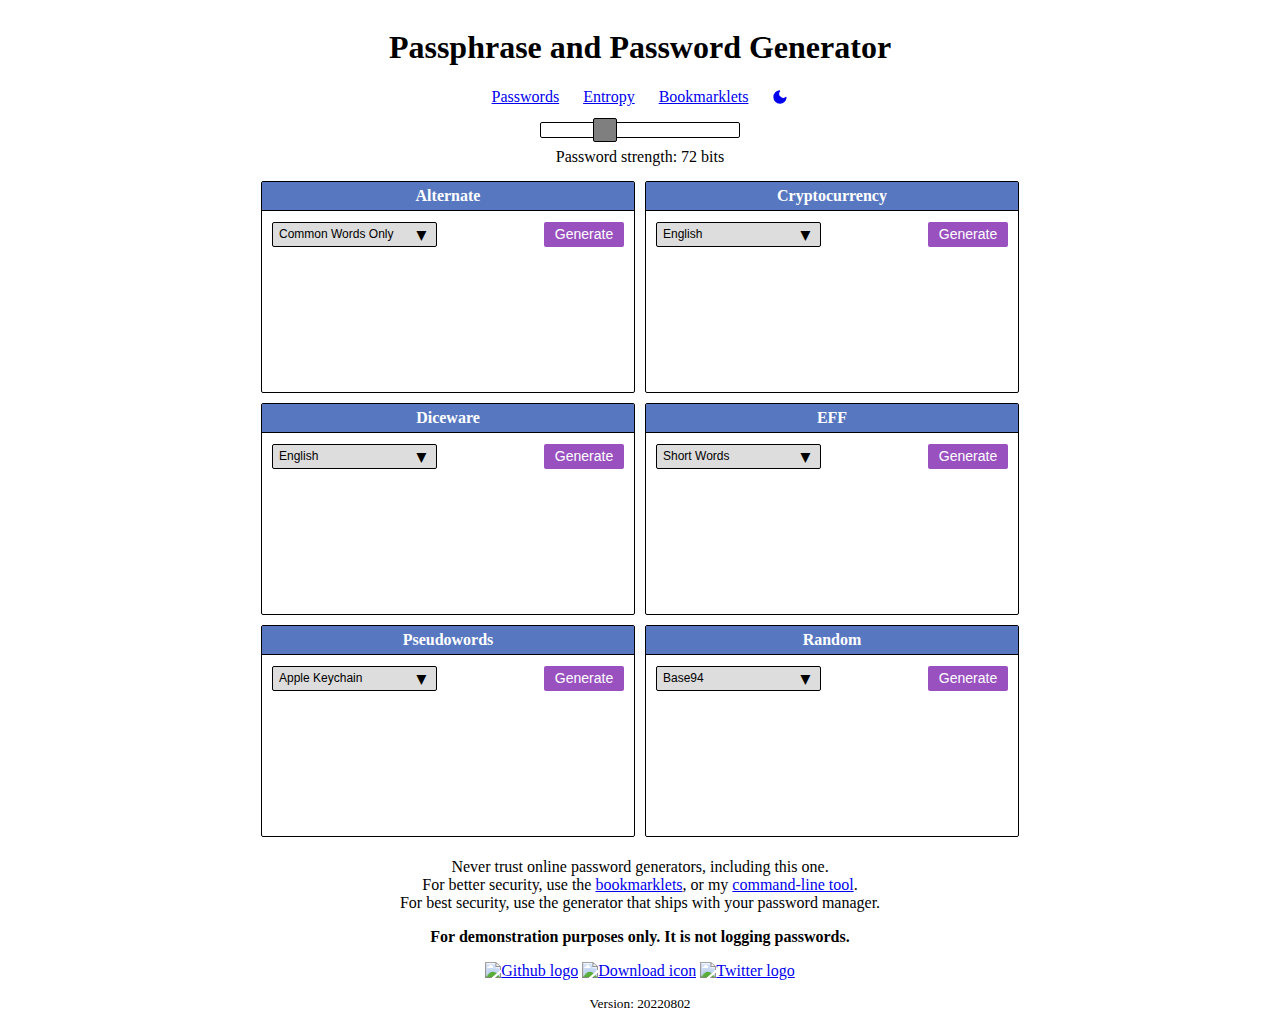
==== index.html @ 8fc6183e "add acronym passphrase support" ====
<!doctype html>
<html lang='en'>
  <head>
    <link rel='shortcut icon' href='favicon.ico'>
    <link rel='stylesheet' href='assets/style.css'>
    <meta name='viewport' content='width=device-width, initial-scale=1.0' />
    <meta name='color-scheme' content='dark light'>
    <meta http-equiv='Content-Type' content='text/html; charset=utf-8' />
    <title>Passphrase and Password Generator</title>
  </head>
  <body>
    <div id='container'>
      <div id='header'>
        <h1>Passphrase and Password Generator</h1>
        <ul id='navigation'>
          <li><a href='index.html'>Passwords</a></li>
          <li><a href='entropy.html'>Entropy</a></li>
          <li><a href='bookmarklets.html'>Bookmarklets</a></li>
          <li>
            <a href='#' onclick='toggleTheme(); loadPasses();' id='theme_switcher' title='Change theme'>
              <svg xmlns='http://www.w3.org/2000/svg' width='16' height='16' viewBox='0 0 24 24' fill='currentColor' stroke='currentColor' stroke-width='2' stroke-linecap='round' stroke-linejoin='round' class='feather feather-moon'>
                <path d='M21 12.79A9 9 0 1 1 11.21 3 7 7 0 0 0 21 12.79z'></path>
              </svg>
            </a>
          </li>
        </ul>
        <div id='password-strength'>
          <input id='input' type='range' min='48' max='128' step='8' value='72' oninput='updateSlider(parseInt(value)); loadPasses();'>
          <span>Password strength: </span>
          <output id='output' for=value>72</output>
          <span> bits</span>
        </div>
      </div>
      <div id='content'>
        <div id='alt-default' class='cell'>
          <p class='cell-title'><strong>Alternate</strong></p>
          <div class='optional'>
            <select id='alt-options'>
              <optgroup label='English'>
                <option>Acronyms</option>
                <option selected='selected'>Common Words Only</option>
                <option>Every Word List</option>
                <option disabled>――――――――――</option>
                <option>Colors</option>
                <option>Deseret Alphabet</option>
                <option>PGP</option>
                <option>Pokerware</option>
                <option>RockYou</option>
                <option>Shavian Alphabet</option>
                <option>Simpsons</option>
                <option>S/KEY</option>
                <option>Trump</option>
                <option>Wordle</option>
              </optgroup>
              <optgroup label='Non-English'>
                <option>Afrikaans</option>
                <option>Belarusian</option>
                <option>Croatian</option>
                <option>Elvish</option>
                <option>Klingon</option>
                <option>Mongolian</option>
                <option>Serbian</option>
                <option>Ukranian</option>
              </optgroup>
            </select>
          </div>
          <button class='pass-button' value='Generate' onclick='generatePassphrase("alternate");'>Generate</button>
          <div id='alt-pass' class='password'></div>
          <div class='use-entropy'>
            <input type='checkbox' id='alt-entropy-check' name='entropy-check' value='alt-ntropy'>
            <label for='alt-entropy-check'> Add entropy?</label>
            <span></span> samples left.
          </div>
          <div class='stats length'>
            <span id='alt-entropy'></span>
            <span id='alt-length'></span>
          </div>
          <div class='checksum'><span id='alt-check'></span></div>
        </div>
        <div id='btc-default' class='cell'>
          <p class='cell-title'><strong>Cryptocurrency</strong></p>
          <div class='optional'>
            <select id='cryptocurrency-options'>
              <optgroup label='Bitcoin'>
                <option>Chinese (Simp)</option>
                <option>Chinese (Trad)</option>
                <option>Czech</option>
                <option selected='selected'>English</option>
                <option>French</option>
                <option>Italian</option>
                <option>Japanese</option>
                <option>Korean</option>
                <option>Portuguese</option>
                <option>Spanish</option>
              </optgroup>
              <optgroup label='Monero'>
                <option>Chinese</option>
                <option>Dutch</option>
                <option>English</option>
                <option>Esperanto</option>
                <option>French</option>
                <option>German</option>
                <option>Italian</option>
                <option>Japanese</option>
                <option>Lojban</option>
                <option>Portuguese</option>
                <option>Russian</option>
                <option>Spanish</option>
              </optgroup>
            </select>
          </div>
          <button class='pass-button' value='Generate' onclick='generatePassphrase("cryptocurrency");'>Generate</button>
          <div id='btc-pass' class='password'></div>
          <div class='use-entropy'>
            <input type='checkbox' id='btc-entropy-check' name='entropy-check' value='btc-entropy'>
            <label for='btc-entropy-check'> Add entropy?</label>
            <span></span> samples left.
          </div>
          <div class='stats length'>
            <span id='btc-entropy'></span>
            <span id='btc-length'></span>
          </div>
          <div class='checksum'><span id='btc-check'></span></div>
        </div>
        <div id='diceware-default' class='cell'>
          <p class='cell-title'><strong>Diceware</strong></p>
          <div class='optional'>
            <select id='diceware-options'>
              <option>Basque</option>
              <option>Bulgarian</option>
              <option>Catalan</option>
              <option>Chinese</option>
              <option>Czech</option>
              <option>Danish</option>
              <option>Dutch</option>
              <option selected='selected'>English</option>
              <option>English (Beale)</option>
              <option>English (NLP)</option>
              <option>Esperanto</option>
              <option>Estonian</option>
              <option>Finnish</option>
              <option>French</option>
              <option>German</option>
              <option>Greek</option>
              <option>Hebrew</option>
              <option>Hungarian</option>
              <option>Italian</option>
              <option>Japanese</option>
              <option>Latin</option>
              <option>Maori</option>
              <option>Norwegian</option>
              <option>Polish</option>
              <option>Portuguese</option>
              <option>Romanian</option>
              <option>Russian</option>
              <option>Slovak</option>
              <option>Slovenian</option>
              <option>Spanish</option>
              <option>Swedish</option>
              <option>Turkish</option>
            </select>
          </div>
          <button class='pass-button' value='Generate' onclick='generatePassphrase("diceware");'>Generate</button>
          <div id='diceware-pass' class='password'></div>
          <div class='use-entropy'>
            <input type='checkbox' id='diceware-entropy-check' name='entropy-check' value='diceware-entropy'>
            <label for='diceware-entropy-check'> Add entropy?</label>
            <span></span> samples left.
          </div>
          <div class='stats length'>
            <span id='diceware-entropy'></span>
            <span id='diceware-length'></span>
          </div>
          <div class='checksum'><span id='diceware-check'></span></div>
        </div>
        <div id='eff-default' class='cell'>
          <p class='cell-title'><strong>EFF</strong></p>
          <div class='optional'>
            <select id='eff-options'>
              <optgroup label='Official'>
                <option>Distant Words</option>
                <option>Long Words</option>
                <option selected='selected'>Short Words</option>
              </optgroup>
              <optgroup label='Unofficial'>
                <option>Game of Thrones</option>
                <option>Harry Potter</option>
                <option>Star Trek</option>
                <option>Star Wars</option>
            </select>
          </div>
          <button class='pass-button' value='Generate' onclick='generatePassphrase("eff");'>Generate</button>
          <div id='eff-pass' class='password'></div>
          <div class='use-entropy'>
            <input type='checkbox' id='eff-entropy-check' name='entropy-check' value='eff-entropy'>
            <label for='eff-entropy-check'> Add entropy?</label>
            <span></span> samples left.
          </div>
          <div class='stats length'>
            <span id='eff-entropy'></span>
            <span id='eff-length'></span>
          </div>
          <div class='checksum'><span id='eff-check'></span></div>
        </div>
        <div id='pseudo-default' class='cell'>
          <p class='cell-title'><strong>Pseudowords</strong></p>
          <div class='optional'>
            <select id='pseudo-options'>
              <option>Apple Keychain</option>
              <option>Bubble Babble</option>
              <option>Daefen</option>
              <option>Lepron</option>
              <option>Letterblock Diceware</option>
              <option>Munemo</option>
              <option>Proquints</option>
              <option>Urbit</option>
            </select>
          </div>
          <button class='pass-button' value='Generate' onclick='generatePseudowords();'>Generate</button>
          <p id='pseudo-pass' class='password'></p>
          <div class='use-entropy'>
            <input type='checkbox' id='pseudo-entropy-check' name='entropy-check' value='pseudo-entropy'>
            <label for='pseudo-entropy-check'> Add entropy?</label>
            <span></span> samples left.
          </div>
          <div class='stats length'>
            <span id='pseudo-entropy'></span>
            <span id='pseudo-length'></span>
          </div>
          <div class='checksum'><span id='pseudo-check'></span></div>
        </div>
        <div id='random-default' class='cell'>
          <p class='cell-title'><strong>Random</strong></p>
          <div class='optional'>
            <select id='random-options'>
              <optgroup label='ASCII'>
                <option selected>Base94</option>
                <option>Base85</option>
                <option>Base64</option>
                <option>Base62</option>
                <option>Base58</option>
                <option>Base52</option>
                <option>Base45</option>
                <option>Base36</option>
                <option>Base32</option>
                <option>Base26</option>
                <option>Base16</option>
                <option>Base10</option>
                <option>Base8</option>
                <option>Base4</option>
                <option>Base2</option>
              </optgroup>
              <optgroup label='Unicode'>
                <option>Emoji</option>
                <option>ISO 8859-1</option>
                <option>Latin Extended</option>
                <option>Mac OS Roman</option>
              </optgroup>
            </select>
          </div>
          <button class='pass-button' value='Generate' onclick='generateRandom();'>Generate</button>
          <p id='random-pass' class='password'></p>
          <div class='use-entropy'>
            <input type='checkbox' id='random-entropy-check' name='entropy-check' value='random-entropy'>
            <label for='random-entropy-check'> Add entropy?</label>
            <span></span> samples left.
          </div>
          <div class='stats length'>
            <span id='random-entropy'></span>
            <span id='random-length'></span>
          </div>
          <div class='checksum'><span id='random-check'></span></div>
        </div>
      </div>
      <div id='footer' class='clear'>
        <p>Never trust online password generators, including this one.<br/>
           For better security, use the <a href='bookmarklets.html'>bookmarklets</a>, or my <a href='https://github.com/atoponce/nodepassgen'>command-line tool</a>.<br/>
           For best security, use the generator that ships with your password manager.</p>
        <p><strong>For demonstration purposes only. It is not logging passwords.</strong></p>
        <p>
          <a href='https://github.com/atoponce/webpassgen'><img alt='Github logo' title='Get the source code' src='assets/github.png' /></a>
          <a href='https://github.com/atoponce/webpassgen/releases/latest'><img alt='Download icon' title='Download latest release' src='assets/download.png' /></a>
          <a href='https://twitter.com/AaronToponce'><img alt='Twitter logo' title='Meet the author' src='assets/twitter.png' /></a>
        </p>
        <p id='version'>Version: 20220802</p>
      </div>
    </div>
    <div id='overlay' onclick='document.getElementById("overlay").style.display="none";'>
        <div id='overlay_text'>
            <p>🔥🔥🔥🔥🔥</p>
            <p>Here be dragons!</p>
            <p>Using non-ASCII Unicode characters could <a style='color: #F3BC00' href='https://apple.stackexchange.com/questions/202143/i-included-emoji-in-my-password-and-now-i-cant-log-in-to-my-account-on-yosemite'>lock you out of your account</a>!</p>
            <p>Further, emoji code points specifically are <a style='color: #F3BC00' href='https://twitter.com/FakeUnicode/status/1192245294429130752'>ambiguous, ignored, unpredictable, and unstable</a>.</p>
            <p>You should exercise extreme caution using Unicode passwords.</p>
            <p>Click anywhere to continue.</p>
            <p>🐉🐉🐉🐉🐉</p>
        </div>
    </div>

    <!-- main page scripts -->
    <script src='js/main.js'></script>

    <!-- the box generator scripts -->
    <script src='js/alternate.js'></script>
    <script src='js/cryptocurrency.js'></script>
    <script src='js/diceware.js'></script>
    <script src='js/eff.js'></script>
    <script src='js/pseudowords.js'></script>
    <script src='js/random.js'></script>

    <!-- alternate passphrase generator -->
    <script src='lists/alternateAF.js'></script>
    <script src='lists/alternateBE.js'></script>
    <script src='lists/alternateColors.js'></script>
    <script src='lists/alternateHR.js'></script>
    <script src='lists/alternateDeseret.js'></script>
    <script src='lists/alternateElvish.js'></script>
    <script src='lists/alternateKlingon.js'></script>
    <script src='lists/alternateMN.js'></script>
    <script src='lists/alternatePgp.js'></script>
    <script src='lists/alternatePokerware.js'></script>
    <script src='lists/alternateRockyou.js'></script>
    <script src='lists/alternateShavian.js'></script>
    <script src='lists/alternateSimpsons.js'></script>
    <script src='lists/alternateSkey.js'></script>
    <script src='lists/alternateSR.js'></script>
    <script src='lists/alternateTrump.js'></script>
    <script src='lists/alternateUK.js'></script>
    <script src='lists/alternateWordle.js'></script>

    <!-- cryptocurrency passphrase generator -->
    <script src='lists/bitcoinCNSimp.js'></script>
    <script src='lists/bitcoinCNTrad.js'></script>
    <script src='lists/bitcoinCZ.js'></script>
    <script src='lists/bitcoinEN.js'></script>
    <script src='lists/bitcoinES.js'></script>
    <script src='lists/bitcoinFR.js'></script>
    <script src='lists/bitcoinIT.js'></script>
    <script src='lists/bitcoinJP.js'></script>
    <script src='lists/bitcoinKR.js'></script>
    <script src='lists/bitcoinPT.js'></script>
    <script src='lists/moneroCN.js'></script>
    <script src='lists/moneroDE.js'></script>
    <script src='lists/moneroEN.js'></script>
    <script src='lists/moneroEO.js'></script>
    <script src='lists/moneroES.js'></script>
    <script src='lists/moneroFR.js'></script>
    <script src='lists/moneroIT.js'></script>
    <script src='lists/moneroJBO.js'></script>
    <script src='lists/moneroJP.js'></script>
    <script src='lists/moneroNL.js'></script>
    <script src='lists/moneroPT.js'></script>
    <script src='lists/moneroRU.js'></script>

    <!-- diceware passphrase generator -->
    <script src='lists/dicewareBG.js'></script>
    <script src='lists/dicewareCA.js'></script>
    <script src='lists/dicewareCN.js'></script>
    <script src='lists/dicewareCZ.js'></script>
    <script src='lists/dicewareDA.js'></script>
    <script src='lists/dicewareDE.js'></script>
    <script src='lists/dicewareEL.js'></script>
    <script src='lists/dicewareEN.js'></script>     <!-- English -->
    <script src='lists/dicewareBeale.js'></script>  <!-- English -->
    <script src='lists/dicewareNLP.js'></script>    <!-- English -->
    <script src='lists/dicewareEO.js'></script>
    <script src='lists/dicewareES.js'></script>
    <script src='lists/dicewareET.js'></script>
    <script src='lists/dicewareEU.js'></script>
    <script src='lists/dicewareFI.js'></script>
    <script src='lists/dicewareFR.js'></script>
    <script src='lists/dicewareHU.js'></script>
    <script src='lists/dicewareIT.js'></script>
    <script src='lists/dicewareIW.js'></script>
    <script src='lists/dicewareJP.js'></script>
    <script src='lists/dicewareLA.js'></script>
    <script src='lists/dicewareMI.js'></script>
    <script src='lists/dicewareNL.js'></script>
    <script src='lists/dicewareNO.js'></script>
    <script src='lists/dicewarePL.js'></script>
    <script src='lists/dicewarePT.js'></script>
    <script src='lists/dicewareRO.js'></script>
    <script src='lists/dicewareRU.js'></script>
    <script src='lists/dicewareSK.js'></script>
    <script src='lists/dicewareSL.js'></script>
    <script src='lists/dicewareSV.js'></script>
    <script src='lists/dicewareTR.js'></script>

    <!-- eff passphrase generator -->
    <script src='lists/effDistant.js'></script>
    <script src='lists/effGameOfThrones.js'></script>
    <script src='lists/effHarryPotter.js'></script>
    <script src='lists/effLong.js'></script>
    <script src='lists/effShort.js'></script>
    <script src='lists/effStarTrek.js'></script>
    <script src='lists/effStarWars.js'></script>

    <!-- pseudowords bigrams list -->
    <script src='lists/pseudoBigrams.js'></script>

    <!-- emoji - on its own -->
    <script src='lists/randomEmoji.js'></script>

    <script>
      window.onload = function() {
        initTheme()
        setSecurity()
        loadPasses()
      }
    </script>
  </body>
</html>
---- assets/style.css ----
@font-face {
  font-family: "Twemoji Mozilla";
  src: url("./twemoji.woff2") format("woff2");
}
/* body tags */
body {
  color: black; background-color: white;
}

select {
  appearance: none;
  background-color: #dddddd;
  border:1px solid black;
  border-radius: 2px;
  color: black;
  cursor: pointer;
  font-size: 12px;
  height: 25px;
  padding: 3px 22px 3px 6px;
  width: 165px;
}
select option {
  background-color: #dddddd;
  color :black;
}
select:hover {
  background-color: #cccccc;
}
button {
  background-color: #9951c0; /* purple */
  border: #9951c0; /* purple */
  border-radius: 2px;
  color: #FFFFFF;
  cursor: pointer;
  font-size: 14px;
  height: 25px;
  line-height: 25px;
  padding: 0px;
  text-decoration: none;
  width: 80px;
}
button:hover {
  background: #822fb0; /* purple */
  text-decoration: none;
}
button:hover {
  box-shadow: 1px 1px 0px #CCC;
}
.pass-button {
  display: inline-block;
  position: absolute;
  right: 10px;
  top: 40px;
}
/* classes */
.clear { clear: both; }
.dark_contrast {
  text-shadow:
    -1px -1px 0 #bbb,  0px -1px 0 #bbb,
     1px -1px 0 #bbb, -1px  0px 0 #bbb,
    -1px  1px 0 #bbb,  0px  1px 0 #bbb,
     1px  1px 0 #bbb,  1px  0px 0 #bbb;
}
.light_contrast {
  text-shadow:
    -1px -1px 0 #444,  0px -1px 0 #444,
     1px -1px 0 #444, -1px  0px 0 #444,
    -1px  1px 0 #444,  0px  1px 0 #444,
     1px  1px 0 #444,  1px  0px 0 #444;
}
.bold {
  font-weight: bold;
}
.use-entropy {
  bottom: 5px;
  left: 5px;
  font-size: 12px;
  position: absolute;
  visibility: hidden;
}
.stats {
  bottom: 5px;
  right: 5px;
  font-size: 12px;
  position: absolute;
}
.entropy {
  right: 50%;
  position: absolute;
}
.checksum {
  bottom: 22px;
  right: 5px;
  font-size: 12px;
  position: absolute;
}
.cell {
  border: 1px solid black;
  border-radius: 2px;
  display: table-cell;
  float: left;
  height: 210px;
  margin: 5px;
  position: relative;
  width: 372px;
}
.password {
  font-family: "Dejavu Sans Mono", "Courier New", "Lucidia Console", Monaco, monospace;
  font-size: 18px;
  margin: 50px 10px 0px 10px;
  text-align: center;
}
.cell-title {
  background-color: #5777c0; /* blue */
  border-bottom: 1px solid black;
  color: white;
  margin-top: 0px;
  padding: 5px;
  text-align: center;
}
.info-link {
  position: absolute;
  bottom: 5px;
  right: 5px;
}
.optional {
  left: 10px;
  position: absolute;
  top: 40px;
}
.optional:after {
  bottom: 3px;
  color: black;
  content: '▶';
  font-size: 13px;
  left: 145px;
  pointer-events: none;
  position: absolute;
  transform: rotate(90deg);
}
.feather {
  vertical-align: text-bottom;
}
.acronym span {
  display: inline-block;
}
.acronym span::first-letter {
  color: red;
  font-weight: bold;
  text-transform: uppercase;
}

/* ids */
#container {
  margin: 0 auto;
  pointer-events: auto;
  width: 768px;
}
#header {
  display: inline-block;
  text-align: center;
  width: 100%;
}
#footer {
  text-align: center;
}
#version {
  font-size: 10pt;
}
#overlay {
  position: fixed;
  display: none;
  width: 100%;
  height: 100%;
  top: 0; left: 0; right: 0; bottom: 0;
  background-color: rgba(0, 0, 0, 0.85);
  z-index: 1;
  cursor: pointer;
}
#overlay_text {
  position: absolute;
  top: 50%;
  left: 50%;
  font-size: 18pt;
  color: white;
  text-align: center;
  transform: translate(-50%, -50%);
}
#content {
  display: table;
  margin-top: 10px;
}
#navigation {
  padding-left: 0;
}
#navigation li {
  display: inline;
  list-style-type: none;
  margin: 0 auto;
  padding: 0 10px 0 10px;
}
#alt-pass, #btc-pass, #diceware-pass, #eff-pass, #pseudo-pass {
  word-break: break-word;
}
#random-pass {
  word-break: break-all;
}
#password-strength {
  margin: 0px auto;
}

#input {
  display: block;
  margin: 10px auto;
}

input[type=range] {
  -webkit-appearance: none;
  background: none;
  width: 200px;
}

input[type=range]:focus {
  outline: none;
}

input[type=range]::-webkit-slider-runnable-track {
  background: var(--track-background, none);
  border: 1px solid black;
  border-radius: 2px;
  height: 16px;
}

input[type=range]::-webkit-slider-thumb {
  -webkit-appearance: none;
  background: #7f7f7f;
  border: 1px solid black;
  border-radius: 2px;
  height: 24px;
  margin-top: -5px;
  width: 24px;
}

input[type=range]::-moz-range-track {
  background: var(--track-background, none);
  border: 1px solid black;
  border-radius: 2px;
  height: 16px;
}

input[type=range]::-moz-range-thumb {
  background: #7f7f7f;
  border: 1px solid black;
  border-radius: 2px;
  height: 24px;
  width: 24px;
}

/* Mouse Entropy CSS */
#randogram {
  cursor: url('[data-uri]'), crosshair;
  margin: 0 calc((100% - 400px)/2);
  touch-action: none;
}
.collected {
  font-family: monospace;
  font-weight: bold;
  height: 40px;
  line-height: 40px;
  text-align: center;
}

@media only screen and (max-width: 767px) {
  #container { width: 480px; }
  .cell { margin: 5px 10px; width: 460px; }
}
@media only screen and (max-width: 479px) {
  #container { width: 100%; }
  .cell { width: 95%; }
}

/* override styles for Dark Theme */
body.dark-theme {color: white; background-color: black;}
.dark-theme .cell { border-color: #FFF; }
.dark-theme a {color: yellow;}
.dark-theme a:visited {color: orange;}
.dark-theme img {filter: invert(1);}
.dark-theme input[type=range]::-webkit-slider-runnable-track {border: 1px solid white;}
.dark-theme input[type=range]::-webkit-slider-thumb {border: 1px solid white;}
.dark-theme input[type=range]::-moz-range-track {border: 1px solid white;}
.dark-theme input[type=range]::-moz-range-thumb {border: 1px solid white;}

#theme_switcher {
  text-decoration: none;
}
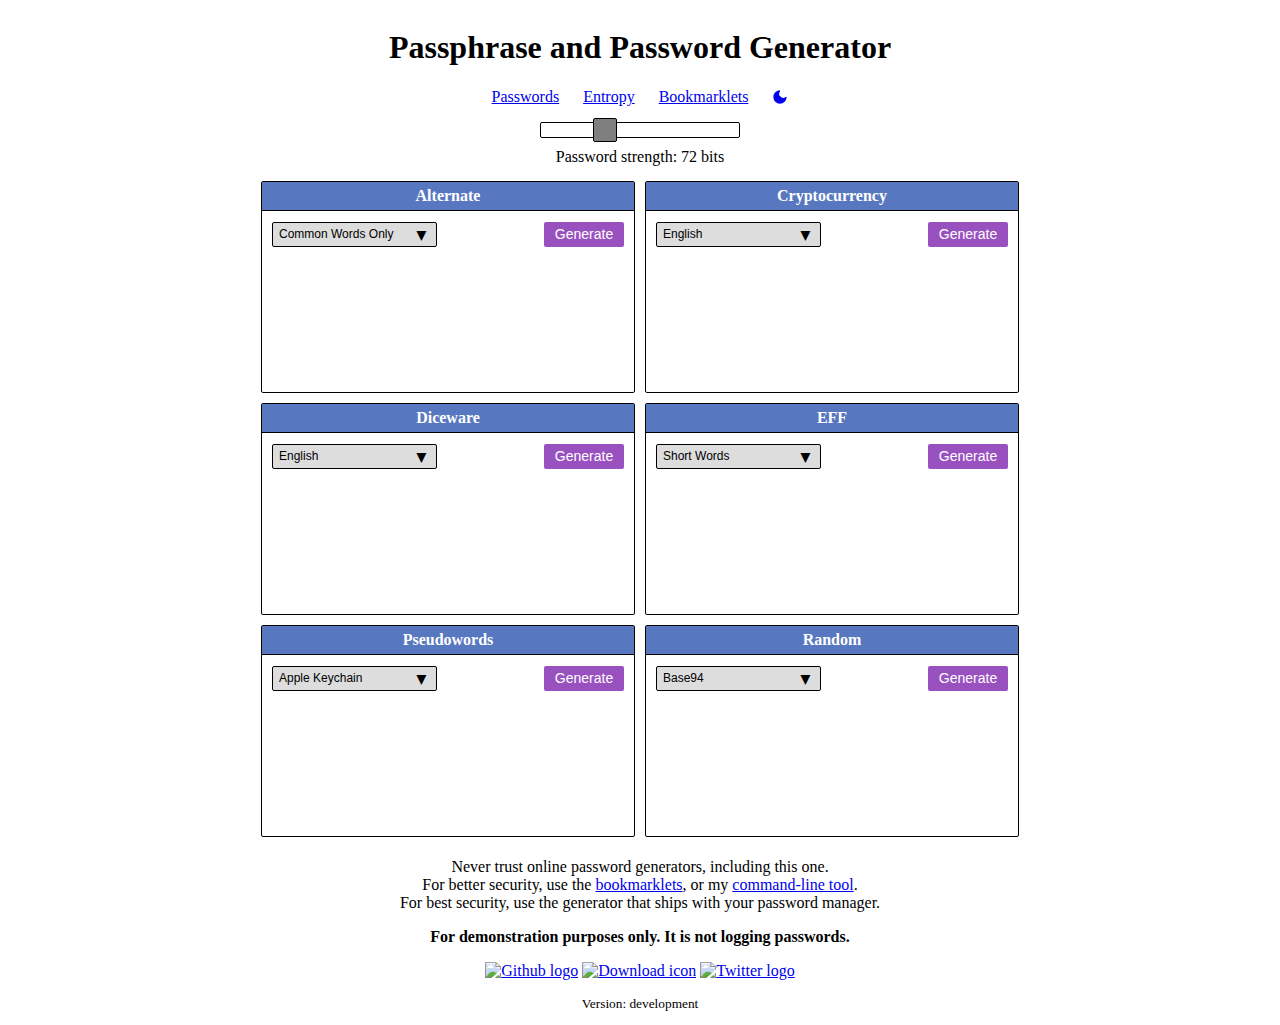
==== commit 0f6c2aa2: "add eyeware for a lord of the rings generator" ====
--- a/index.html
+++ b/index.html
@@ -43,6 +43,7 @@
                 <option disabled>――――――――――</option>
                 <option>Colors</option>
                 <option>Deseret Alphabet</option>
+                <option>Lord of the Rings</option>
                 <option>PGP</option>
                 <option>Pokerware</option>
                 <option>RockYou</option>
@@ -209,6 +210,7 @@
               <option>Apple Keychain</option>
               <option>Bubble Babble</option>
               <option>Daefen</option>
+              <option>Koremutake</option>
               <option>Lepron</option>
               <option>Letterblock Diceware</option>
               <option>Munemo</option>
@@ -282,7 +284,7 @@
           <a href='https://github.com/atoponce/webpassgen/releases/latest'><img alt='Download icon' title='Download latest release' src='assets/download.png' /></a>
           <a href='https://twitter.com/AaronToponce'><img alt='Twitter logo' title='Meet the author' src='assets/twitter.png' /></a>
         </p>
-        <p id='version'>Version: 20220802</p>
+        <p id='version'>Version: development</p>
       </div>
     </div>
     <div id='overlay' onclick='document.getElementById("overlay").style.display="none";'>
@@ -315,6 +317,7 @@
     <script src='lists/alternateHR.js'></script>
     <script src='lists/alternateDeseret.js'></script>
     <script src='lists/alternateElvish.js'></script>
+    <script src='lists/alternateEyeware.js'></script>
     <script src='lists/alternateKlingon.js'></script>
     <script src='lists/alternateMN.js'></script>
     <script src='lists/alternatePgp.js'></script>
--- a/assets/style.css
+++ b/assets/style.css
@@ -147,7 +147,6 @@
 .acronym span::first-letter {
   color: red;
   font-weight: bold;
-  text-transform: uppercase;
 }
 
 /* ids */
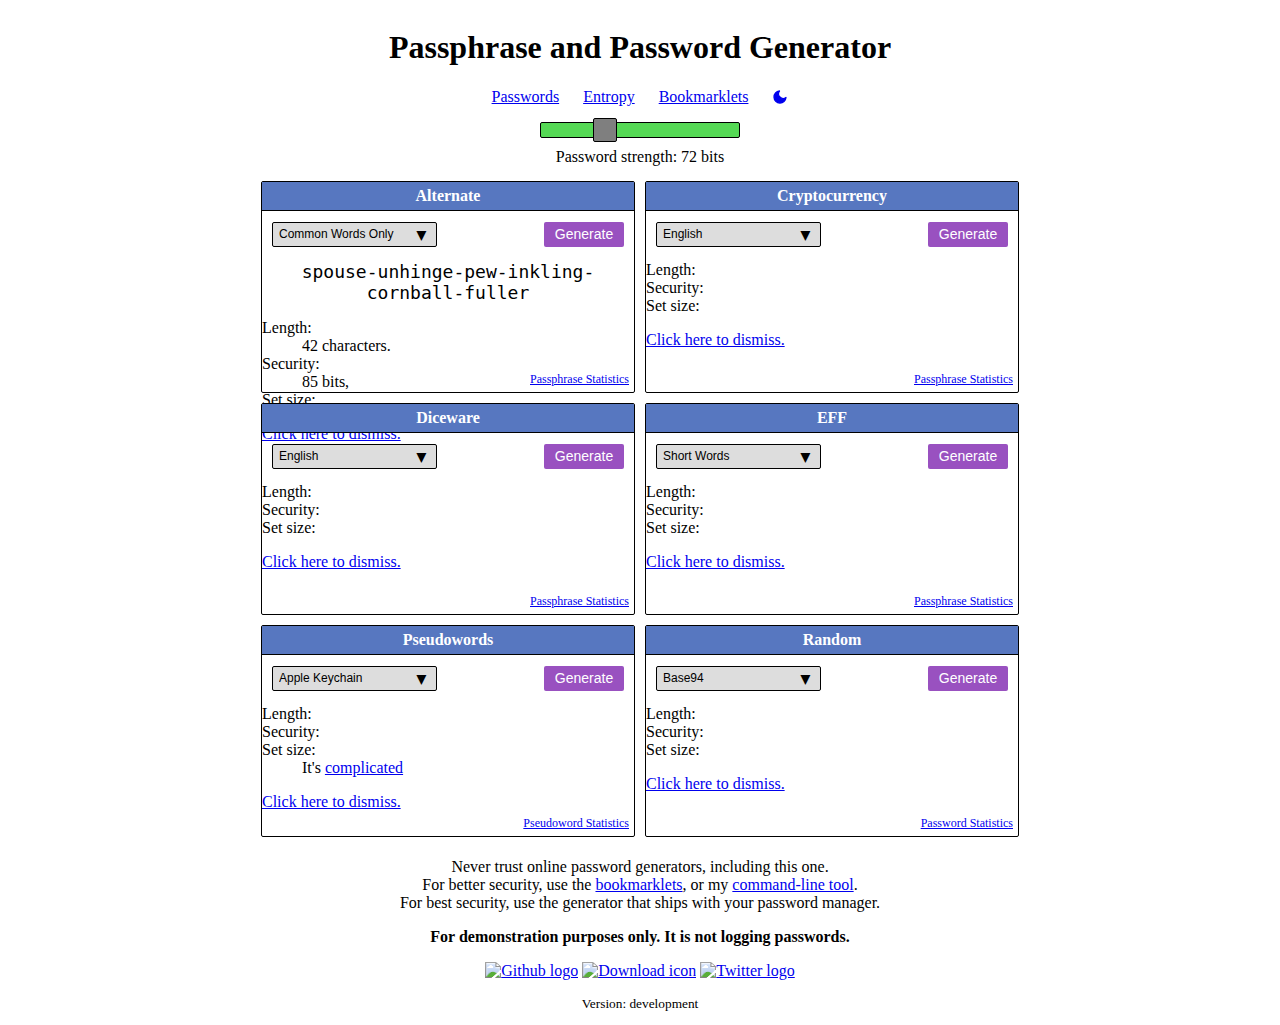
==== commit ca76ad2e: "add message about pseudoword set size complications" ====
--- a/index.html
+++ b/index.html
@@ -32,6 +32,7 @@
         </div>
       </div>
       <div id='content'>
+
         <div id='alt-default' class='cell'>
           <p class='cell-title'><strong>Alternate</strong></p>
           <div class='optional'>
@@ -51,6 +52,7 @@
                 <option>Simpsons</option>
                 <option>S/KEY</option>
                 <option>Trump</option>
+                <option>Verb, Adjective, Noun</option>
                 <option>Wordle</option>
               </optgroup>
               <optgroup label='Non-English'>
@@ -72,13 +74,23 @@
             <label for='alt-entropy-check'> Add entropy?</label>
             <span></span> samples left.
           </div>
-          <div class='stats length'>
-            <span id='alt-entropy'></span>
-            <span id='alt-length'></span>
+          <div class='stats'>
+            <span><a href='#' onclick='toggleStats("alternate")'>Passphrase Statistics</a></span>
           </div>
           <div class='checksum'><span id='alt-check'></span></div>
-        </div>
-        <div id='btc-default' class='cell'>
+          <div id='alt-overlay' class='statistics'>
+            <dl>
+              <dt>Length:</dt><dd id='alt-length'></dd>
+              <dt>Security:</dt><dd id='alt-entropy'></dd>
+              <dt>Set size:</dt><dd id='alt-set-size'></dd>
+            </dl>
+            <p class="cell_overlay">
+              <a href='#' onclick='toggleStats("alternate")'>Click here to dismiss.</a>
+            </p>
+          </div>
+        </div>
+
+        <div id='crypto-default' class='cell'>
           <p class='cell-title'><strong>Cryptocurrency</strong></p>
           <div class='optional'>
             <select id='cryptocurrency-options'>
@@ -111,18 +123,29 @@
             </select>
           </div>
           <button class='pass-button' value='Generate' onclick='generatePassphrase("cryptocurrency");'>Generate</button>
-          <div id='btc-pass' class='password'></div>
-          <div class='use-entropy'>
-            <input type='checkbox' id='btc-entropy-check' name='entropy-check' value='btc-entropy'>
-            <label for='btc-entropy-check'> Add entropy?</label>
-            <span></span> samples left.
-          </div>
-          <div class='stats length'>
-            <span id='btc-entropy'></span>
-            <span id='btc-length'></span>
-          </div>
-          <div class='checksum'><span id='btc-check'></span></div>
-        </div>
+          <div id='crypto-pass' class='password'></div>
+          <div class='use-entropy'>
+            <input type='checkbox' id='crypto-entropy-check' name='entropy-check' value='crypto-entropy'>
+            <label for='crypto-entropy-check'> Add entropy?</label>
+            <span></span> samples left.
+          </div>
+          <div class='stats'>
+            <span><a href='#' onclick='toggleStats("cryptocurrency")'>Passphrase Statistics</a></span>
+          </div>
+          <div class='checksum'><span id='crypto-check'></span></div>
+          <div id='crypto-overlay' class='statistics'>
+            <dl>
+              <dt>Length:</dt><dd id='crypto-length'></dd>
+              <dt>Security:</dt><dd id='crypto-entropy'></dd>
+              <dt>Set size:</dt><dd id='crypto-set-size'></dd>
+            </dl>
+            <p class="cell_overlay">
+              <a href='#' onclick='toggleStats("cryptocurrency")'>Click here to dismiss.</a>
+            </p>
+          </div>
+          <div class='checksum'><span id='crypto-check'></span></div>
+        </div>
+
         <div id='diceware-default' class='cell'>
           <p class='cell-title'><strong>Diceware</strong></p>
           <div class='optional'>
@@ -168,12 +191,23 @@
             <label for='diceware-entropy-check'> Add entropy?</label>
             <span></span> samples left.
           </div>
-          <div class='stats length'>
-            <span id='diceware-entropy'></span>
-            <span id='diceware-length'></span>
+          <div class='stats'>
+            <span><a href='#' onclick='toggleStats("diceware")'>Passphrase Statistics</a></span>
           </div>
           <div class='checksum'><span id='diceware-check'></span></div>
-        </div>
+          <div id='diceware-overlay' class='statistics'>
+            <dl>
+              <dt>Length:</dt><dd id='diceware-length'></dd>
+              <dt>Security:</dt><dd id='diceware-entropy'></dd>
+              <dt>Set size:</dt><dd id='diceware-set-size'></dd>
+            </dl>
+            <p class="cell_overlay">
+              <a href='#' onclick='toggleStats("diceware")'>Click here to dismiss.</a>
+            </p>
+          </div>
+          <div class='checksum'><span id='diceware-check'></span></div>
+        </div>
+
         <div id='eff-default' class='cell'>
           <p class='cell-title'><strong>EFF</strong></p>
           <div class='optional'>
@@ -197,12 +231,23 @@
             <label for='eff-entropy-check'> Add entropy?</label>
             <span></span> samples left.
           </div>
-          <div class='stats length'>
-            <span id='eff-entropy'></span>
-            <span id='eff-length'></span>
+          <div class='stats'>
+            <span><a href='#' onclick='toggleStats("eff")'>Passphrase Statistics</a></span>
           </div>
           <div class='checksum'><span id='eff-check'></span></div>
-        </div>
+          <div id='eff-overlay' class='statistics'>
+            <dl>
+              <dt>Length:</dt><dd id='eff-length'></dd>
+              <dt>Security:</dt><dd id='eff-entropy'></dd>
+              <dt>Set size:</dt><dd id='eff-set-size'></dd>
+            </dl>
+            <p class="cell_overlay">
+              <a href='#' onclick='toggleStats("eff")'>Click here to dismiss.</a>
+            </p>
+          </div>
+          <div class='checksum'><span id='eff-check'></span></div>
+        </div>
+
         <div id='pseudo-default' class='cell'>
           <p class='cell-title'><strong>Pseudowords</strong></p>
           <div class='optional'>
@@ -225,12 +270,23 @@
             <label for='pseudo-entropy-check'> Add entropy?</label>
             <span></span> samples left.
           </div>
-          <div class='stats length'>
-            <span id='pseudo-entropy'></span>
-            <span id='pseudo-length'></span>
+          <div class='stats'>
+            <span><a href='#' onclick='toggleStats("pseudo")'>Pseudoword Statistics</a></span>
           </div>
           <div class='checksum'><span id='pseudo-check'></span></div>
-        </div>
+          <div id='pseudo-overlay' class='statistics'>
+            <dl>
+              <dt>Length:</dt><dd id='pseudo-length'></dd>
+              <dt>Security:</dt><dd id='pseudo-entropy'></dd>
+              <dt>Set size:</dt><dd id='pseudo-set-size'>It's <a href='https://github.com/atoponce/webpassgen/issues/15#issuecomment-1556329560'>complicated</a></dd>
+            </dl>
+            <p class="cell_overlay">
+              <a href='#' onclick='toggleStats("pseudo")'>Click here to dismiss.</a>
+            </p>
+          </div>
+          <div class='checksum'><span id='pseudo-check'></span></div>
+        </div>
+
         <div id='random-default' class='cell'>
           <p class='cell-title'><strong>Random</strong></p>
           <div class='optional'>
@@ -267,9 +323,19 @@
             <label for='random-entropy-check'> Add entropy?</label>
             <span></span> samples left.
           </div>
-          <div class='stats length'>
-            <span id='random-entropy'></span>
-            <span id='random-length'></span>
+          <div class='stats'>
+            <span><a href='#' onclick='toggleStats("random")'>Password Statistics</a></span>
+          </div>
+          <div class='checksum'><span id='random-check'></span></div>
+          <div id='random-overlay' class='statistics'>
+            <dl>
+              <dt>Length:</dt><dd id='random-length'></dd>
+              <dt>Security:</dt><dd id='random-entropy'></dd>
+              <dt>Set size:</dt><dd id='random-set-size'></dd>
+            </dl>
+            <p class="cell_overlay">
+              <a href='#' onclick='toggleStats("random")'>Click here to dismiss.</a>
+            </p>
           </div>
           <div class='checksum'><span id='random-check'></span></div>
         </div>
@@ -329,6 +395,7 @@
     <script src='lists/alternateSR.js'></script>
     <script src='lists/alternateTrump.js'></script>
     <script src='lists/alternateUK.js'></script>
+    <script src='lists/alternateVAN.js'></script>
     <script src='lists/alternateWordle.js'></script>
 
     <!-- cryptocurrency passphrase generator -->
@@ -405,6 +472,8 @@
     <script src='lists/randomEmoji.js'></script>
 
     <script>
+      "use strict"
+
       window.onload = function() {
         initTheme()
         setSecurity()
@@ -412,4 +481,4 @@
       }
     </script>
   </body>
-</html>
+
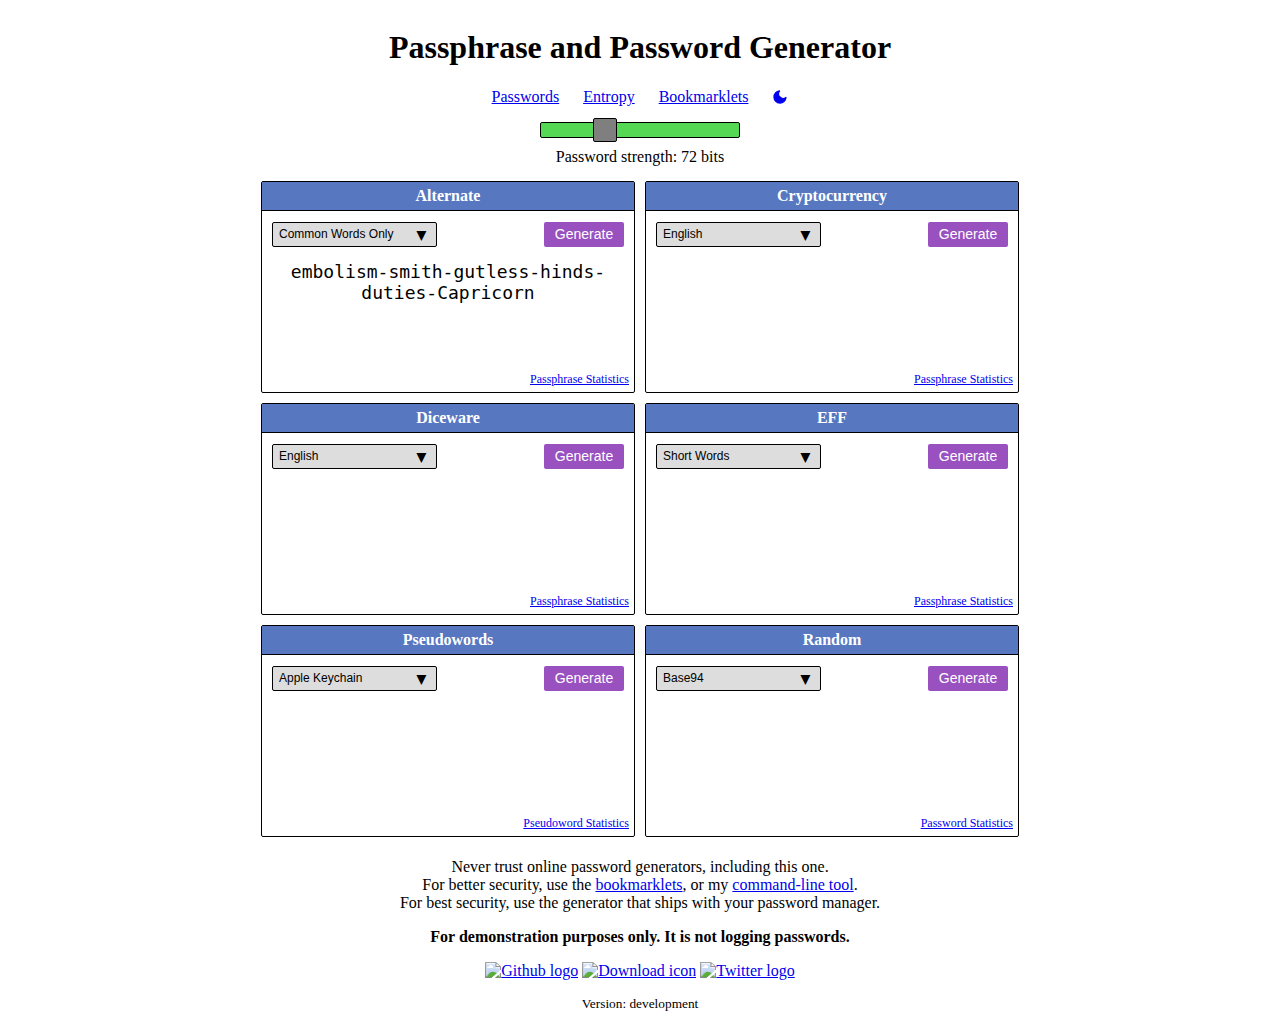
==== commit 7e9d935a: "move dismissal link to same position as stats overlay link" ====
--- a/index.html
+++ b/index.html
@@ -85,7 +85,7 @@
               <dt>Set size:</dt><dd id='alt-set-size'></dd>
             </dl>
             <p class="cell_overlay">
-              <a href='#' onclick='toggleStats("alternate")'>Click here to dismiss.</a>
+              <a href='#' onclick='toggleStats("alternate")'>Click here to dismiss</a>
             </p>
           </div>
         </div>
@@ -140,7 +140,7 @@
               <dt>Set size:</dt><dd id='crypto-set-size'></dd>
             </dl>
             <p class="cell_overlay">
-              <a href='#' onclick='toggleStats("cryptocurrency")'>Click here to dismiss.</a>
+              <a href='#' onclick='toggleStats("cryptocurrency")'>Click here to dismiss</a>
             </p>
           </div>
           <div class='checksum'><span id='crypto-check'></span></div>
@@ -202,7 +202,7 @@
               <dt>Set size:</dt><dd id='diceware-set-size'></dd>
             </dl>
             <p class="cell_overlay">
-              <a href='#' onclick='toggleStats("diceware")'>Click here to dismiss.</a>
+              <a href='#' onclick='toggleStats("diceware")'>Click here to dismiss</a>
             </p>
           </div>
           <div class='checksum'><span id='diceware-check'></span></div>
@@ -242,7 +242,7 @@
               <dt>Set size:</dt><dd id='eff-set-size'></dd>
             </dl>
             <p class="cell_overlay">
-              <a href='#' onclick='toggleStats("eff")'>Click here to dismiss.</a>
+              <a href='#' onclick='toggleStats("eff")'>Click here to dismiss</a>
             </p>
           </div>
           <div class='checksum'><span id='eff-check'></span></div>
@@ -281,7 +281,7 @@
               <dt>Set size:</dt><dd id='pseudo-set-size'>It's <a href='https://github.com/atoponce/webpassgen/issues/15#issuecomment-1556329560'>complicated</a></dd>
             </dl>
             <p class="cell_overlay">
-              <a href='#' onclick='toggleStats("pseudo")'>Click here to dismiss.</a>
+              <a href='#' onclick='toggleStats("pseudo")'>Click here to dismiss</a>
             </p>
           </div>
           <div class='checksum'><span id='pseudo-check'></span></div>
@@ -334,7 +334,7 @@
               <dt>Set size:</dt><dd id='random-set-size'></dd>
             </dl>
             <p class="cell_overlay">
-              <a href='#' onclick='toggleStats("random")'>Click here to dismiss.</a>
+              <a href='#' onclick='toggleStats("random")'>Click here to dismiss</a>
             </p>
           </div>
           <div class='checksum'><span id='random-check'></span></div>
--- a/assets/style.css
+++ b/assets/style.css
@@ -1,12 +1,29 @@
 @font-face {
-  font-family: "Twemoji Mozilla";
-  src: url("./twemoji.woff2") format("woff2");
-}
+  font-family: "Noto Color Emoji";
+  src: url("./NotoColorEmoji-Regular.woff2") format("woff2");
+}
+
 /* body tags */
 body {
   color: black; background-color: white;
 }
-
+dl {
+  display: flex;
+  flex-flow: row wrap;
+  margin-bottom: 0px;
+  margin-top: 32px;
+}
+dt {
+  flex-basis: 35%;
+  margin-left: 10px;
+  padding: 2px 4px;
+  text-align: right;
+}
+dd {
+  flex-basis: 55%;
+  margin: 0;
+  padding: 2px 4px;
+}
 select {
   appearance: none;
   background-color: #dddddd;
@@ -46,12 +63,7 @@
 button:hover {
   box-shadow: 1px 1px 0px #CCC;
 }
-.pass-button {
-  display: inline-block;
-  position: absolute;
-  right: 10px;
-  top: 40px;
-}
+
 /* classes */
 .clear { clear: both; }
 .dark_contrast {
@@ -78,11 +90,29 @@
   position: absolute;
   visibility: hidden;
 }
-.stats {
+.stats, .cell_overlay {
   bottom: 5px;
+  font-size: 12px;
+  margin: 0;
+  position: absolute;
   right: 5px;
-  font-size: 12px;
-  position: absolute;
+}
+.statistics {
+  background-color: rgba(0, 0, 0, 0.85);
+  color: white;
+  cursor: pointer;
+  display: none;
+  font-size: x-large;
+  height: 100%;
+  position: absolute;
+  top: 0;
+  width: 100%;
+}
+.statistics a {
+  color: yellow;
+}
+.statistics a:visited {
+  color: orange;
 }
 .entropy {
   right: 50%;
@@ -117,11 +147,6 @@
   margin-top: 0px;
   padding: 5px;
   text-align: center;
-}
-.info-link {
-  position: absolute;
-  bottom: 5px;
-  right: 5px;
 }
 .optional {
   left: 10px;
@@ -147,6 +172,12 @@
 .acronym span::first-letter {
   color: red;
   font-weight: bold;
+}
+.pass-button {
+  display: inline-block;
+  position: absolute;
+  right: 10px;
+  top: 40px;
 }
 
 /* ids */
@@ -198,7 +229,7 @@
   margin: 0 auto;
   padding: 0 10px 0 10px;
 }
-#alt-pass, #btc-pass, #diceware-pass, #eff-pass, #pseudo-pass {
+#alt-pass, #crypto-pass, #diceware-pass, #eff-pass, #pseudo-pass {
   word-break: break-word;
 }
 #random-pass {
@@ -215,6 +246,7 @@
 
 input[type=range] {
   -webkit-appearance: none;
+  appearance: none;
   background: none;
   width: 200px;
 }
@@ -288,6 +320,9 @@
 .dark-theme input[type=range]::-webkit-slider-thumb {border: 1px solid white;}
 .dark-theme input[type=range]::-moz-range-track {border: 1px solid white;}
 .dark-theme input[type=range]::-moz-range-thumb {border: 1px solid white;}
+.dark-theme .statistics {background-color: rgb(255, 255, 255, 0.85); color: black;}
+.dark-theme .statistics a {color: #0000EE;}
+.dark-theme .statistics a:visited {color: #551A8B;}
 
 #theme_switcher {
   text-decoration: none;
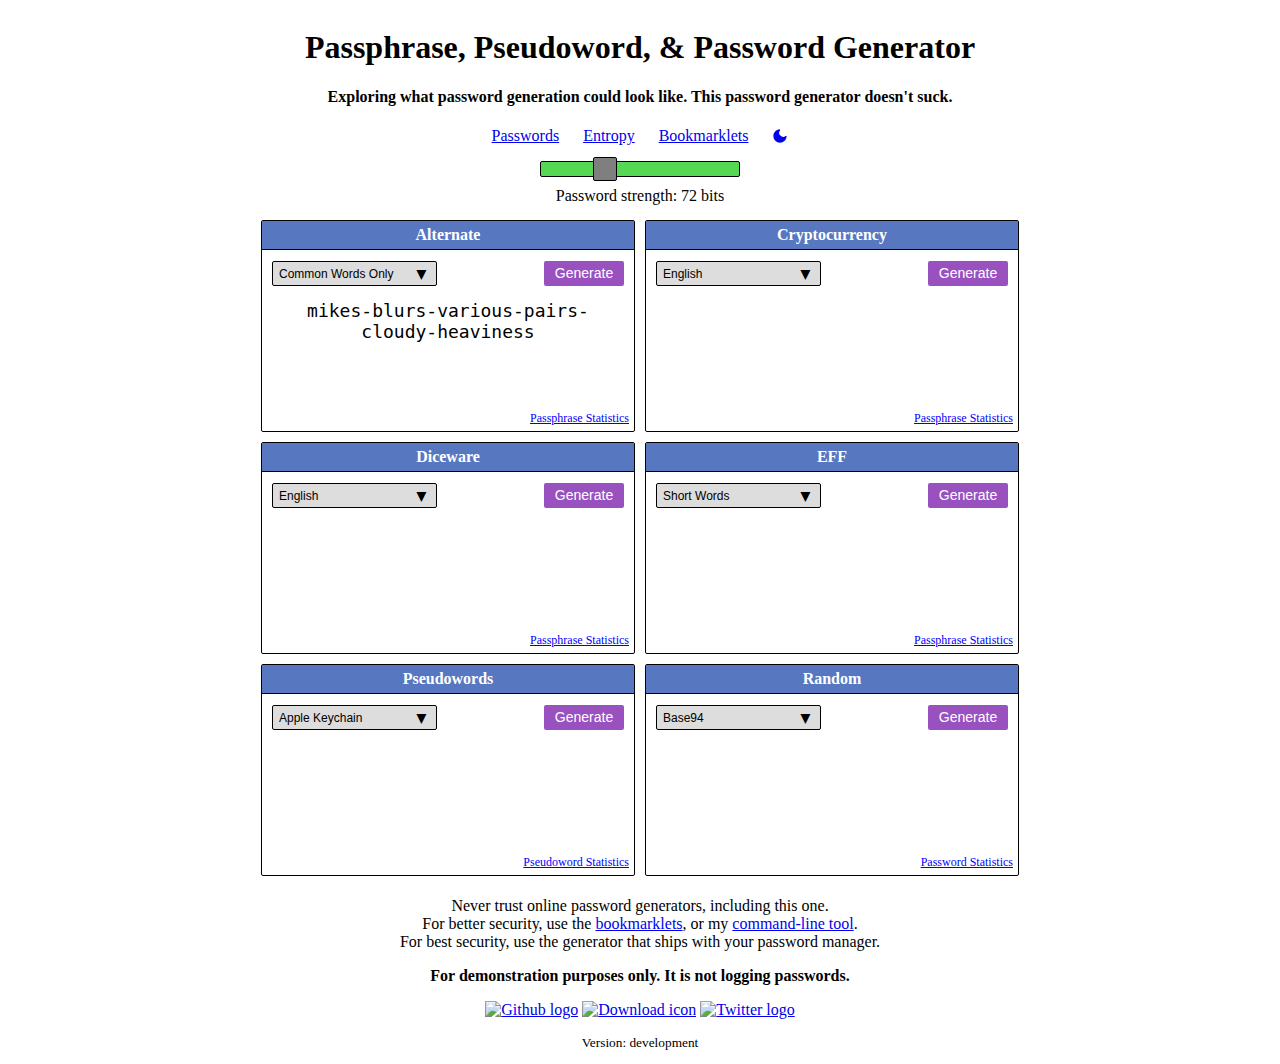
==== commit 9e29d38c: "add subheading" ====
--- a/index.html
+++ b/index.html
@@ -11,13 +11,15 @@
   <body>
     <div id='container'>
       <div id='header'>
-        <h1>Passphrase and Password Generator</h1>
+        <h1>Passphrase, Pseudoword, & Password Generator</h1>
+        <h4>Exploring what password generation could look like. This password generator doesn't suck.</h4>
+        <p style="font-size: small;"></p>
         <ul id='navigation'>
           <li><a href='index.html'>Passwords</a></li>
           <li><a href='entropy.html'>Entropy</a></li>
           <li><a href='bookmarklets.html'>Bookmarklets</a></li>
           <li>
-            <a href='#' onclick='toggleTheme(); loadPasses();' id='theme_switcher' title='Change theme'>
+            <a href='javascript:void(0)' onclick='toggleTheme(); loadPasses();' id='theme_switcher' title='Change theme'>
               <svg xmlns='http://www.w3.org/2000/svg' width='16' height='16' viewBox='0 0 24 24' fill='currentColor' stroke='currentColor' stroke-width='2' stroke-linecap='round' stroke-linejoin='round' class='feather feather-moon'>
                 <path d='M21 12.79A9 9 0 1 1 11.21 3 7 7 0 0 0 21 12.79z'></path>
               </svg>
@@ -75,7 +77,7 @@
             <span></span> samples left.
           </div>
           <div class='stats'>
-            <span><a href='#' onclick='toggleStats("alternate")'>Passphrase Statistics</a></span>
+            <span><a href='javascript:void(0)' onclick='toggleStats("alternate")'>Passphrase Statistics</a></span>
           </div>
           <div class='checksum'><span id='alt-check'></span></div>
           <div id='alt-overlay' class='statistics'>
@@ -84,9 +86,9 @@
               <dt>Security:</dt><dd id='alt-entropy'></dd>
               <dt>Set size:</dt><dd id='alt-set-size'></dd>
             </dl>
-            <p class="cell_overlay">
-              <a href='#' onclick='toggleStats("alternate")'>Click here to dismiss</a>
-            </p>
+            <span class="cell_overlay">
+              <a href='javascript:void(0)' onclick='toggleStats("alternate")'>Click here to dismiss</a>
+            </span>
           </div>
         </div>
 
@@ -130,7 +132,7 @@
             <span></span> samples left.
           </div>
           <div class='stats'>
-            <span><a href='#' onclick='toggleStats("cryptocurrency")'>Passphrase Statistics</a></span>
+            <span><a href='javascript:void(0)' onclick='toggleStats("cryptocurrency")'>Passphrase Statistics</a></span>
           </div>
           <div class='checksum'><span id='crypto-check'></span></div>
           <div id='crypto-overlay' class='statistics'>
@@ -139,9 +141,9 @@
               <dt>Security:</dt><dd id='crypto-entropy'></dd>
               <dt>Set size:</dt><dd id='crypto-set-size'></dd>
             </dl>
-            <p class="cell_overlay">
-              <a href='#' onclick='toggleStats("cryptocurrency")'>Click here to dismiss</a>
-            </p>
+            <span class="cell_overlay">
+              <a href='javascript:void(0)' onclick='toggleStats("cryptocurrency")'>Click here to dismiss</a>
+            </span>
           </div>
           <div class='checksum'><span id='crypto-check'></span></div>
         </div>
@@ -192,7 +194,7 @@
             <span></span> samples left.
           </div>
           <div class='stats'>
-            <span><a href='#' onclick='toggleStats("diceware")'>Passphrase Statistics</a></span>
+            <span><a href='javascript:void(0)' onclick='toggleStats("diceware")'>Passphrase Statistics</a></span>
           </div>
           <div class='checksum'><span id='diceware-check'></span></div>
           <div id='diceware-overlay' class='statistics'>
@@ -201,9 +203,9 @@
               <dt>Security:</dt><dd id='diceware-entropy'></dd>
               <dt>Set size:</dt><dd id='diceware-set-size'></dd>
             </dl>
-            <p class="cell_overlay">
-              <a href='#' onclick='toggleStats("diceware")'>Click here to dismiss</a>
-            </p>
+            <span class="cell_overlay">
+              <a href='javascript:void(0)' onclick='toggleStats("diceware")'>Click here to dismiss</a>
+            </span>
           </div>
           <div class='checksum'><span id='diceware-check'></span></div>
         </div>
@@ -232,7 +234,7 @@
             <span></span> samples left.
           </div>
           <div class='stats'>
-            <span><a href='#' onclick='toggleStats("eff")'>Passphrase Statistics</a></span>
+            <span><a href='javascript:void(0)' onclick='toggleStats("eff")'>Passphrase Statistics</a></span>
           </div>
           <div class='checksum'><span id='eff-check'></span></div>
           <div id='eff-overlay' class='statistics'>
@@ -241,9 +243,9 @@
               <dt>Security:</dt><dd id='eff-entropy'></dd>
               <dt>Set size:</dt><dd id='eff-set-size'></dd>
             </dl>
-            <p class="cell_overlay">
-              <a href='#' onclick='toggleStats("eff")'>Click here to dismiss</a>
-            </p>
+            <span class="cell_overlay">
+              <a href='javascript:void(0)' onclick='toggleStats("eff")'>Click here to dismiss</a>
+            </span>
           </div>
           <div class='checksum'><span id='eff-check'></span></div>
         </div>
@@ -264,25 +266,25 @@
             </select>
           </div>
           <button class='pass-button' value='Generate' onclick='generatePseudowords();'>Generate</button>
-          <p id='pseudo-pass' class='password'></p>
+          <div id='pseudo-pass' class='password'></div>
           <div class='use-entropy'>
             <input type='checkbox' id='pseudo-entropy-check' name='entropy-check' value='pseudo-entropy'>
             <label for='pseudo-entropy-check'> Add entropy?</label>
             <span></span> samples left.
           </div>
           <div class='stats'>
-            <span><a href='#' onclick='toggleStats("pseudo")'>Pseudoword Statistics</a></span>
+            <span><a href='javascript:void(0)' onclick='toggleStats("pseudo")'>Pseudoword Statistics</a></span>
           </div>
           <div class='checksum'><span id='pseudo-check'></span></div>
           <div id='pseudo-overlay' class='statistics'>
             <dl>
               <dt>Length:</dt><dd id='pseudo-length'></dd>
               <dt>Security:</dt><dd id='pseudo-entropy'></dd>
-              <dt>Set size:</dt><dd id='pseudo-set-size'>It's <a href='https://github.com/atoponce/webpassgen/issues/15#issuecomment-1556329560'>complicated</a></dd>
-            </dl>
-            <p class="cell_overlay">
-              <a href='#' onclick='toggleStats("pseudo")'>Click here to dismiss</a>
-            </p>
+              <dt>Set size:</dt><dd id='pseudo-set-size'></dd>
+            </dl>
+            <span class="cell_overlay">
+              <a href='javascript:void(0)' onclick='toggleStats("pseudo")'>Click here to dismiss</a>
+            </span>
           </div>
           <div class='checksum'><span id='pseudo-check'></span></div>
         </div>
@@ -317,14 +319,14 @@
             </select>
           </div>
           <button class='pass-button' value='Generate' onclick='generateRandom();'>Generate</button>
-          <p id='random-pass' class='password'></p>
+          <div id='random-pass' class='password'></div>
           <div class='use-entropy'>
             <input type='checkbox' id='random-entropy-check' name='entropy-check' value='random-entropy'>
             <label for='random-entropy-check'> Add entropy?</label>
             <span></span> samples left.
           </div>
           <div class='stats'>
-            <span><a href='#' onclick='toggleStats("random")'>Password Statistics</a></span>
+            <span><a href='javascript:void(0)' onclick='toggleStats("random")'>Password Statistics</a></span>
           </div>
           <div class='checksum'><span id='random-check'></span></div>
           <div id='random-overlay' class='statistics'>
@@ -333,9 +335,9 @@
               <dt>Security:</dt><dd id='random-entropy'></dd>
               <dt>Set size:</dt><dd id='random-set-size'></dd>
             </dl>
-            <p class="cell_overlay">
-              <a href='#' onclick='toggleStats("random")'>Click here to dismiss</a>
-            </p>
+            <span class="cell_overlay">
+              <a href='javascript:void(0)' onclick='toggleStats("random")'>Click here to dismiss</a>
+            </span>
           </div>
           <div class='checksum'><span id='random-check'></span></div>
         </div>
--- a/assets/style.css
+++ b/assets/style.css
@@ -93,7 +93,6 @@
 .stats, .cell_overlay {
   bottom: 5px;
   font-size: 12px;
-  margin: 0;
   position: absolute;
   right: 5px;
 }
@@ -108,11 +107,11 @@
   top: 0;
   width: 100%;
 }
-.statistics a {
+.stats a, .stats a:visited {
+  color: blue;
+}
+.statistics a, .statistics a:visited {
   color: yellow;
-}
-.statistics a:visited {
-  color: orange;
 }
 .entropy {
   right: 50%;
@@ -321,8 +320,10 @@
 .dark-theme input[type=range]::-moz-range-track {border: 1px solid white;}
 .dark-theme input[type=range]::-moz-range-thumb {border: 1px solid white;}
 .dark-theme .statistics {background-color: rgb(255, 255, 255, 0.85); color: black;}
+.dark-theme .stats a {color: yellow;}
+.dark-theme .stats a:visited {color: yellow;}
 .dark-theme .statistics a {color: #0000EE;}
-.dark-theme .statistics a:visited {color: #551A8B;}
+.dark-theme .statistics a:visited {color: #0000EE;}
 
 #theme_switcher {
   text-decoration: none;
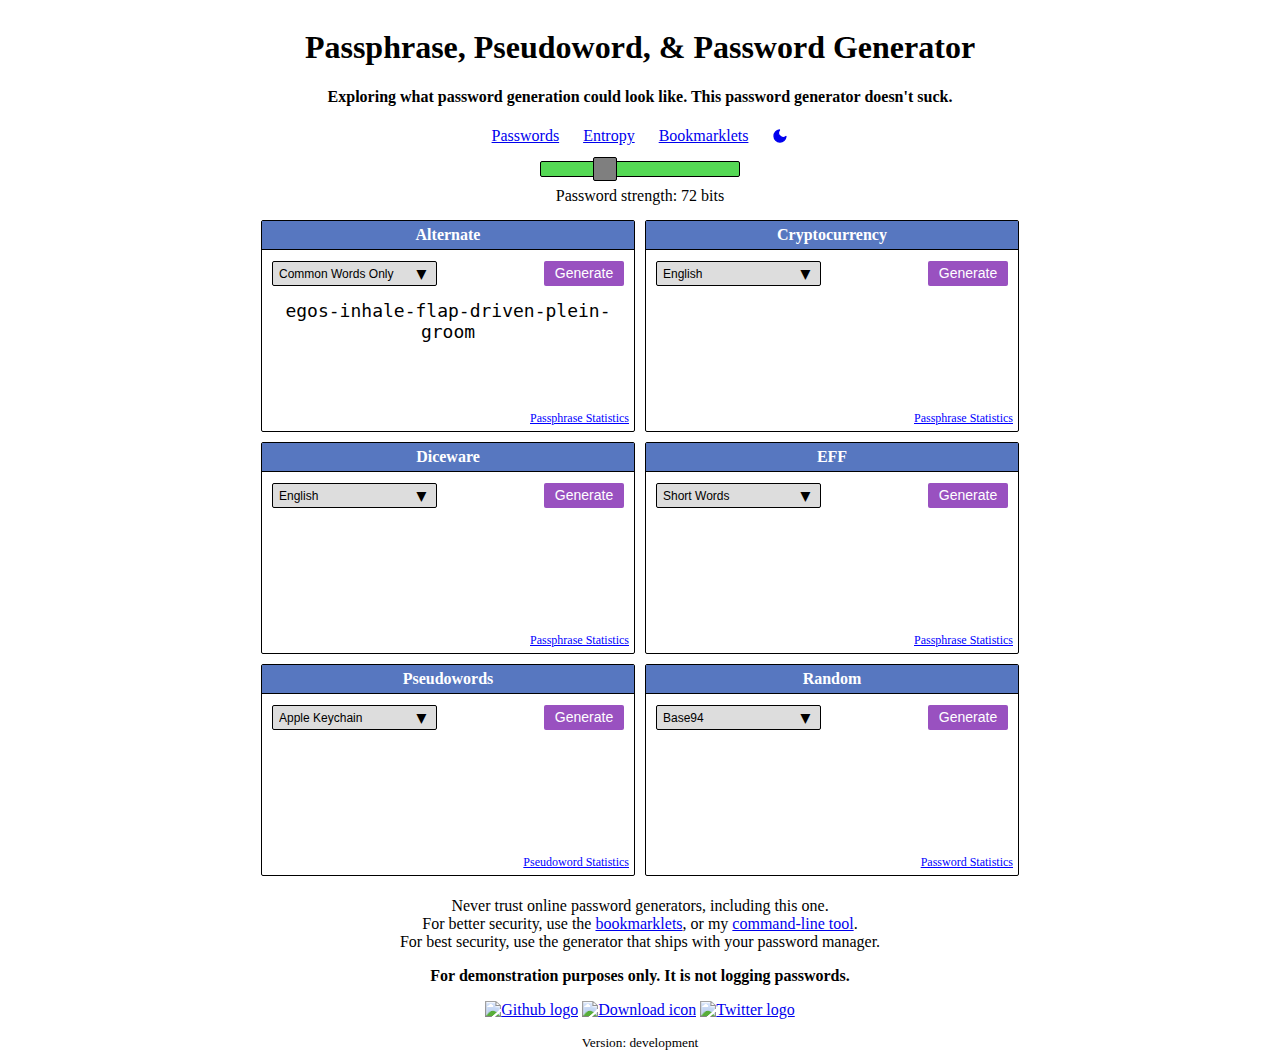
==== commit 071a00e2: "add dibels pseudoword generator" ====
--- a/index.html
+++ b/index.html
@@ -257,6 +257,7 @@
               <option>Apple Keychain</option>
               <option>Bubble Babble</option>
               <option>Daefen</option>
+              <option>DIBELS</option>
               <option>Koremutake</option>
               <option>Lepron</option>
               <option>Letterblock Diceware</option>
@@ -467,8 +468,9 @@
     <script src='lists/effStarTrek.js'></script>
     <script src='lists/effStarWars.js'></script>
 
-    <!-- pseudowords bigrams list -->
+    <!-- pseudowords generator-->
     <script src='lists/pseudoBigrams.js'></script>
+    <script src='lists/pseudoDibels.js'></script>
 
     <!-- emoji - on its own -->
     <script src='lists/randomEmoji.js'></script>
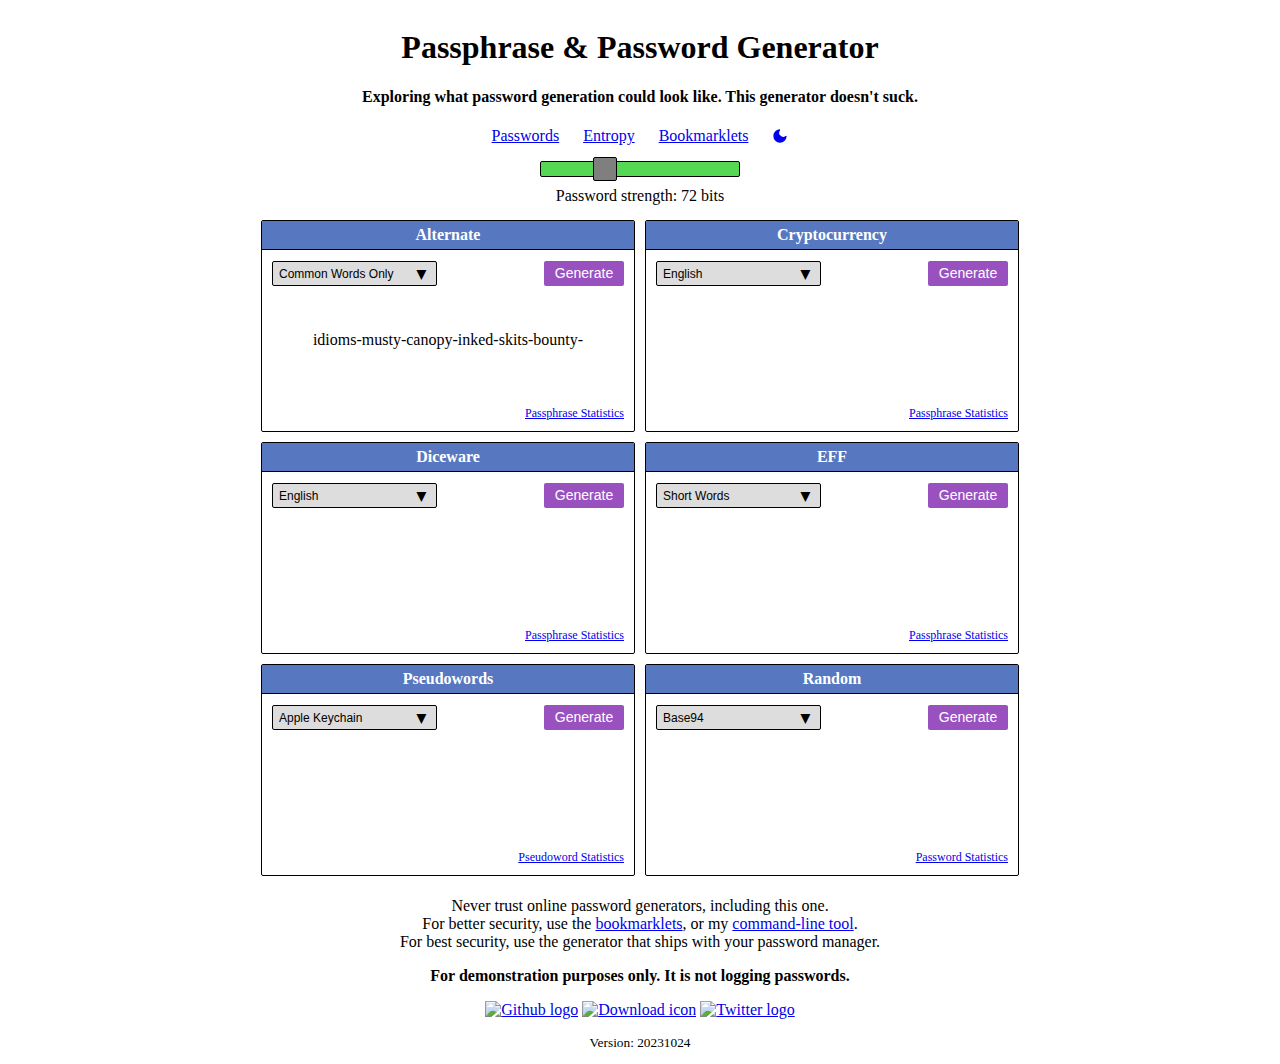
==== commit 6402a023: "bump version" ====
--- a/index.html
+++ b/index.html
@@ -11,8 +11,8 @@
   <body>
     <div id='container'>
       <div id='header'>
-        <h1>Passphrase, Pseudoword, & Password Generator</h1>
-        <h4>Exploring what password generation could look like. This password generator doesn't suck.</h4>
+        <h1>Passphrase & Password Generator</h1>
+        <h4>Exploring what password generation could look like. This generator doesn't suck.</h4>
         <p style="font-size: small;"></p>
         <ul id='navigation'>
           <li><a href='index.html'>Passwords</a></li>
@@ -36,7 +36,7 @@
       <div id='content'>
 
         <div id='alt-default' class='cell'>
-          <p class='cell-title'><strong>Alternate</strong></p>
+          <span class='cell-title'><strong>Alternate</strong></span>
           <div class='optional'>
             <select id='alt-options'>
               <optgroup label='English'>
@@ -47,6 +47,7 @@
                 <option>Colors</option>
                 <option>Deseret Alphabet</option>
                 <option>Lord of the Rings</option>
+                <option>Obscure</option>
                 <option>PGP</option>
                 <option>Pokerware</option>
                 <option>RockYou</option>
@@ -93,7 +94,7 @@
         </div>
 
         <div id='crypto-default' class='cell'>
-          <p class='cell-title'><strong>Cryptocurrency</strong></p>
+          <span class='cell-title'><strong>Cryptocurrency</strong></span>
           <div class='optional'>
             <select id='cryptocurrency-options'>
               <optgroup label='Bitcoin'>
@@ -149,7 +150,7 @@
         </div>
 
         <div id='diceware-default' class='cell'>
-          <p class='cell-title'><strong>Diceware</strong></p>
+          <span class='cell-title'><strong>Diceware</strong></span>
           <div class='optional'>
             <select id='diceware-options'>
               <option>Basque</option>
@@ -211,7 +212,7 @@
         </div>
 
         <div id='eff-default' class='cell'>
-          <p class='cell-title'><strong>EFF</strong></p>
+          <span class='cell-title'><strong>EFF</strong></span>
           <div class='optional'>
             <select id='eff-options'>
               <optgroup label='Official'>
@@ -251,7 +252,7 @@
         </div>
 
         <div id='pseudo-default' class='cell'>
-          <p class='cell-title'><strong>Pseudowords</strong></p>
+          <span class='cell-title'><strong>Pseudowords</strong></span>
           <div class='optional'>
             <select id='pseudo-options'>
               <option>Apple Keychain</option>
@@ -291,7 +292,7 @@
         </div>
 
         <div id='random-default' class='cell'>
-          <p class='cell-title'><strong>Random</strong></p>
+          <span class='cell-title'><strong>Random</strong></span>
           <div class='optional'>
             <select id='random-options'>
               <optgroup label='ASCII'>
@@ -316,6 +317,7 @@
                 <option>ISO 8859-1</option>
                 <option>Latin Extended</option>
                 <option>Mac OS Roman</option>
+                <option>Whitespace</option>
               </optgroup>
             </select>
           </div>
@@ -353,7 +355,7 @@
           <a href='https://github.com/atoponce/webpassgen/releases/latest'><img alt='Download icon' title='Download latest release' src='assets/download.png' /></a>
           <a href='https://twitter.com/AaronToponce'><img alt='Twitter logo' title='Meet the author' src='assets/twitter.png' /></a>
         </p>
-        <p id='version'>Version: development</p>
+        <p id='version'>Version: 20231024</p>
       </div>
     </div>
     <div id='overlay' onclick='document.getElementById("overlay").style.display="none";'>
@@ -389,6 +391,7 @@
     <script src='lists/alternateEyeware.js'></script>
     <script src='lists/alternateKlingon.js'></script>
     <script src='lists/alternateMN.js'></script>
+    <script src='lists/alternateObscure.js'></script>
     <script src='lists/alternatePgp.js'></script>
     <script src='lists/alternatePokerware.js'></script>
     <script src='lists/alternateRockyou.js'></script>
@@ -478,7 +481,10 @@
     <script>
       "use strict"
 
+      document.body.lang = navigator.language
+
       window.onload = function() {
+        mork()
         initTheme()
         setSecurity()
         loadPasses()
--- a/assets/style.css
+++ b/assets/style.css
@@ -3,7 +3,18 @@
   src: url("./NotoColorEmoji-Regular.woff2") format("woff2");
 }
 
+@font-face {
+  font-family: "Noto Sans Mono";
+  src: url("./NotoSansMono-Regular.woff2") format("woff2");
+}
+
 /* body tags */
+a {
+  color: #0000EE;
+}
+a:visited {
+  color: #551a8b;
+}
 body {
   color: black; background-color: white;
 }
@@ -84,17 +95,17 @@
   font-weight: bold;
 }
 .use-entropy {
-  bottom: 5px;
-  left: 5px;
+  bottom: 10px;
+  left: 10px;
   font-size: 12px;
   position: absolute;
   visibility: hidden;
 }
 .stats, .cell_overlay {
-  bottom: 5px;
+  bottom: 10px;
   font-size: 12px;
   position: absolute;
-  right: 5px;
+  right: 10px;
 }
 .statistics {
   background-color: rgba(0, 0, 0, 0.85);
@@ -108,7 +119,7 @@
   width: 100%;
 }
 .stats a, .stats a:visited {
-  color: blue;
+  color: #0000EE;
 }
 .statistics a, .statistics a:visited {
   color: yellow;
@@ -118,8 +129,8 @@
   position: absolute;
 }
 .checksum {
-  bottom: 22px;
-  right: 5px;
+  bottom: 27px;
+  right: 10px;
   font-size: 12px;
   position: absolute;
 }
@@ -131,28 +142,52 @@
   height: 210px;
   margin: 5px;
   position: relative;
+  vertical-align: middle;
   width: 372px;
 }
 .password {
-  font-family: "Dejavu Sans Mono", "Courier New", "Lucidia Console", Monaco, monospace;
-  font-size: 18px;
-  margin: 50px 10px 0px 10px;
-  text-align: center;
+  align-items: center;
+  display: inline-grid;
+  font-family: "Noto Sans Mono";
+  font-size: 12pt;
+  height: 180px;
+  padding: 0 10px;
+  text-align: center;
+  width: 352px;
+}
+.p48::selection { background-color: #ff6464; }
+.p56::selection { background-color: #ffcb64; }
+.p64::selection { background-color: #ffff64; }
+.p72::selection { background-color: #55d955; }
+.colors, .acronym {
+  display: block;
+  margin-top: 57px;
+}
+.acronym p{
+  align-items: center;
+  display: inline-block;
+  margin: 0;
+}
+.acronym p::first-letter {
+  color: red;
+  font-weight: bold;
 }
 .cell-title {
   background-color: #5777c0; /* blue */
   border-bottom: 1px solid black;
   color: white;
+  display: inline-block;
   margin-top: 0px;
-  padding: 5px;
-  text-align: center;
+  padding: 5px 0;
+  text-align: center;
+  width: 100%;
 }
 .optional {
   left: 10px;
   position: absolute;
   top: 40px;
 }
-.optional:after {
+.optional::after {
   bottom: 3px;
   color: black;
   content: '▶';
@@ -165,18 +200,23 @@
 .feather {
   vertical-align: text-bottom;
 }
-.acronym span {
-  display: inline-block;
-}
-.acronym span::first-letter {
-  color: red;
-  font-weight: bold;
-}
 .pass-button {
   display: inline-block;
   position: absolute;
   right: 10px;
   top: 40px;
+}
+.whitespace {
+  display: inline-flex;
+  justify-content: center;
+  tab-size: 1;
+  white-space: break-spaces;
+}
+.whitespace::before {
+  content: '«';
+}
+.whitespace::after {
+  content: '»';
 }
 
 /* ids */
@@ -303,10 +343,12 @@
 @media only screen and (max-width: 767px) {
   #container { width: 480px; }
   .cell { margin: 5px 10px; width: 460px; }
+  .password { width: 440px; }
 }
 @media only screen and (max-width: 479px) {
   #container { width: 100%; }
   .cell { width: 95%; }
+  .password { width: 95%; }
 }
 
 /* override styles for Dark Theme */
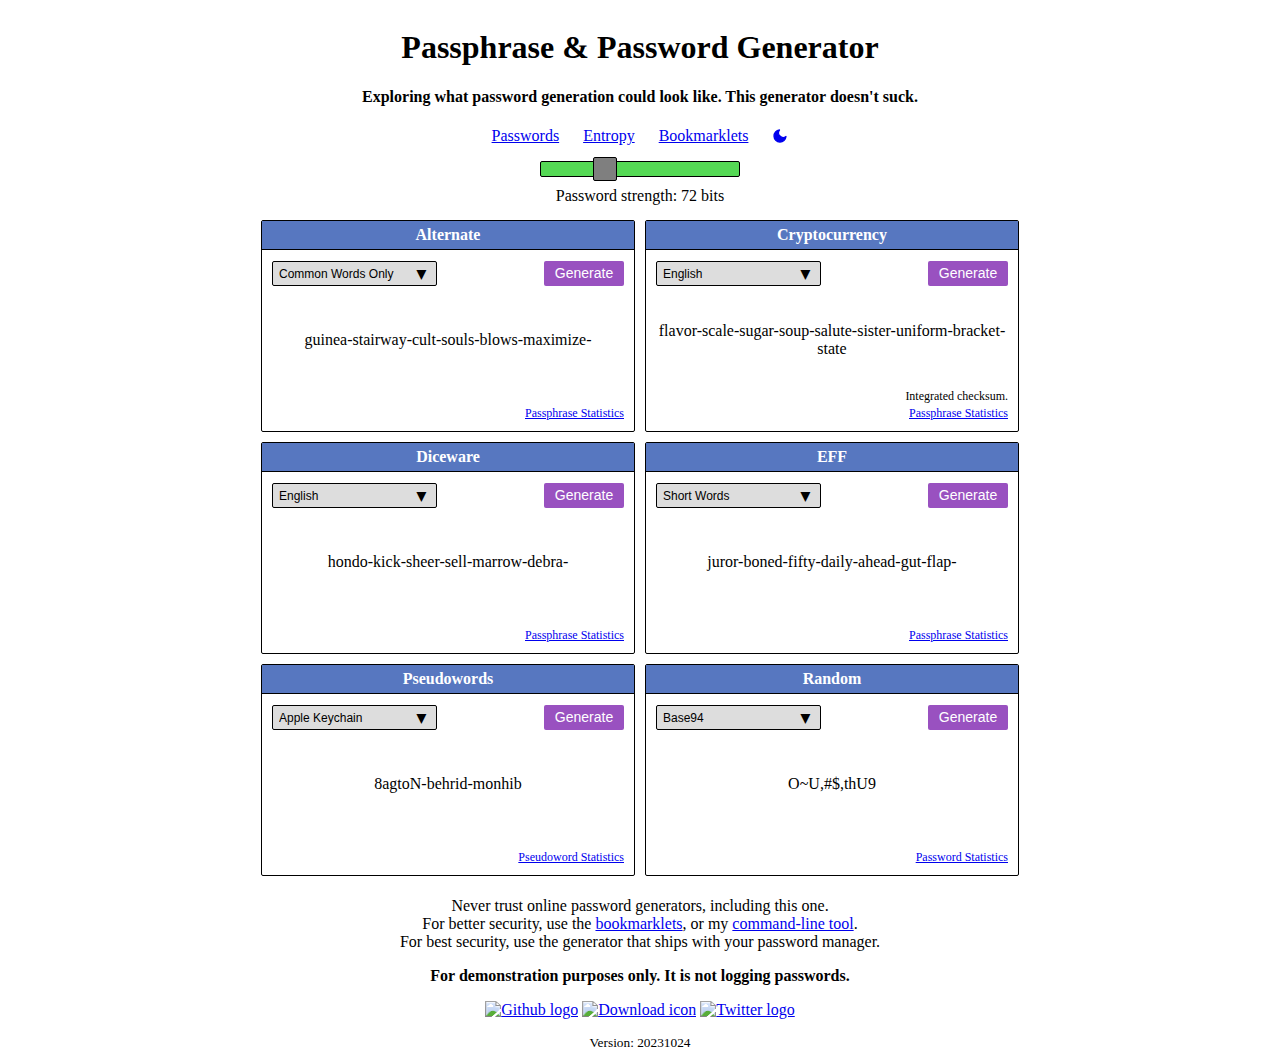
==== commit b26226c5: "convert into a progressive web app" ====
--- a/index.html
+++ b/index.html
@@ -1,7 +1,8 @@
 <!doctype html>
 <html lang='en'>
   <head>
-    <link rel='shortcut icon' href='favicon.ico'>
+    <link rel='manifest' href='manifest.json'>
+    <link rel='shortcut icon' href='assets/favicon.svg'>
     <link rel='stylesheet' href='assets/style.css'>
     <meta name='viewport' content='width=device-width, initial-scale=1.0' />
     <meta name='color-scheme' content='dark light'>
